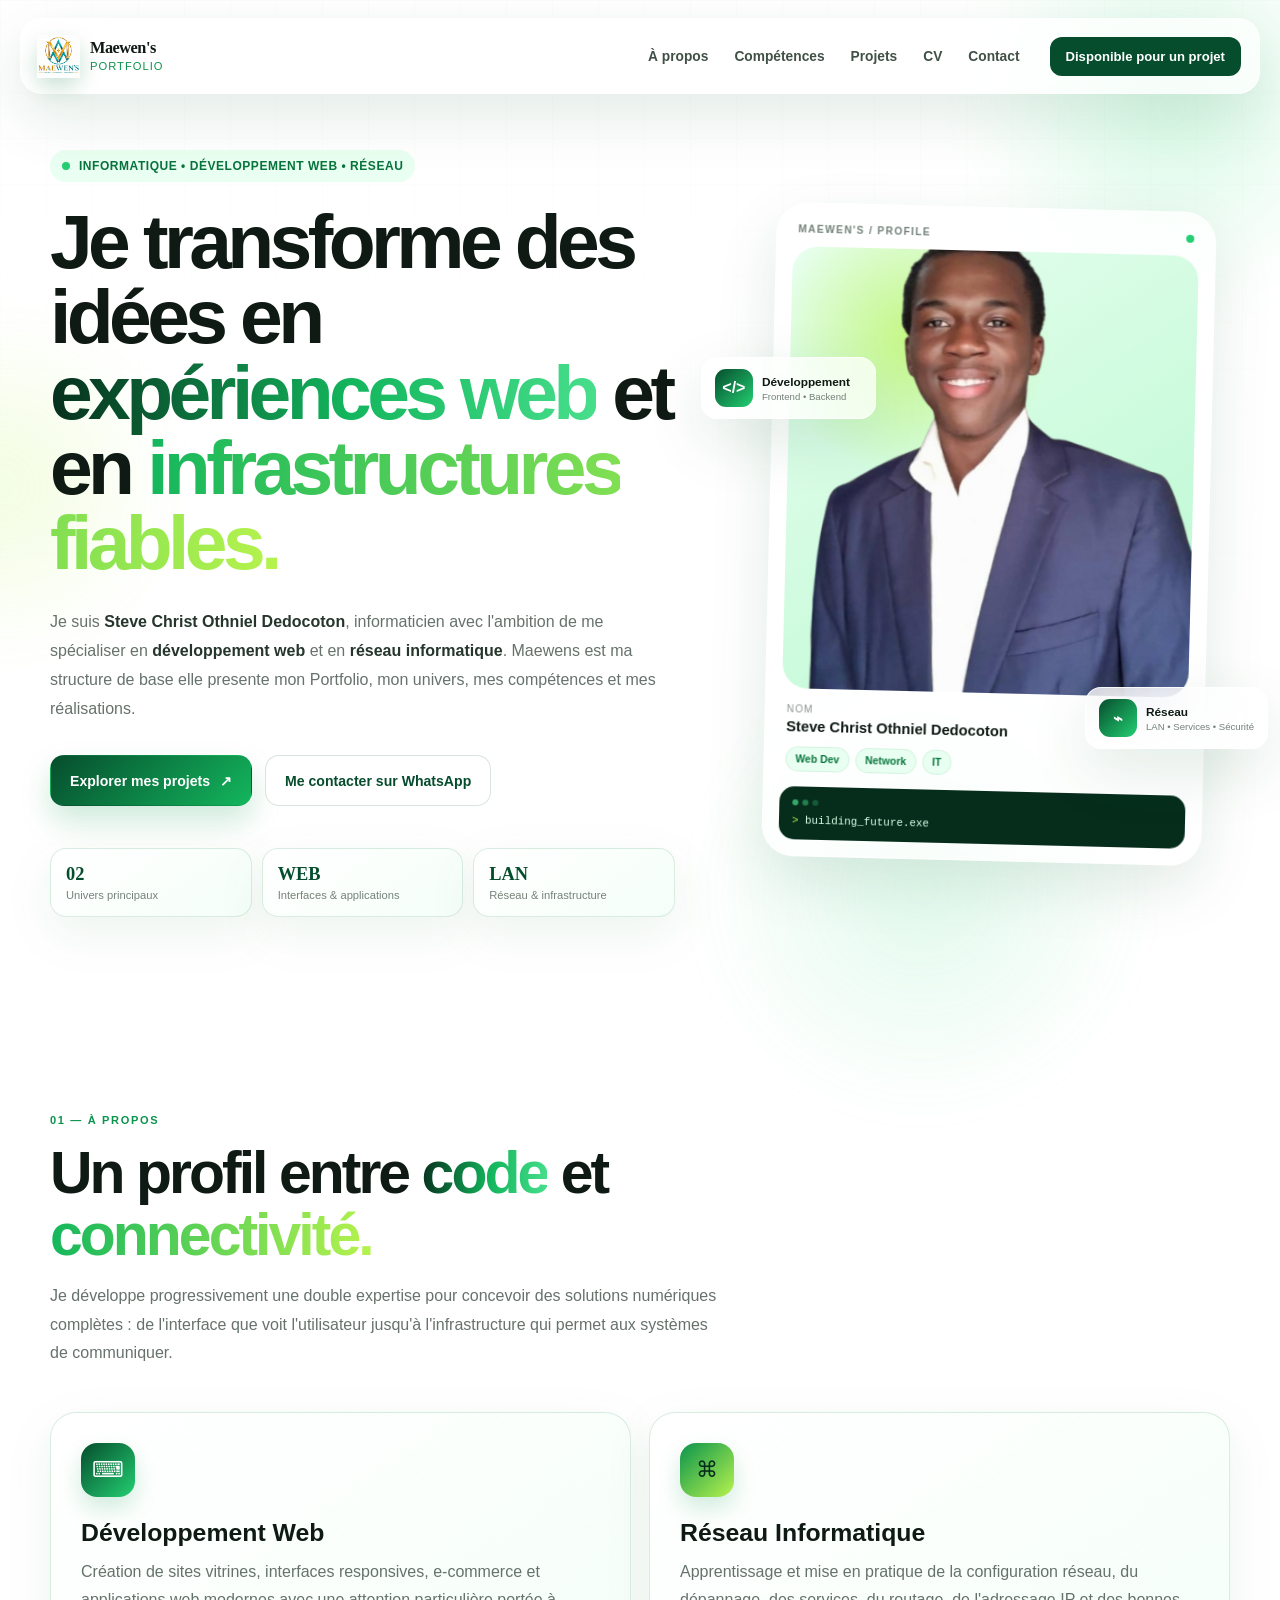
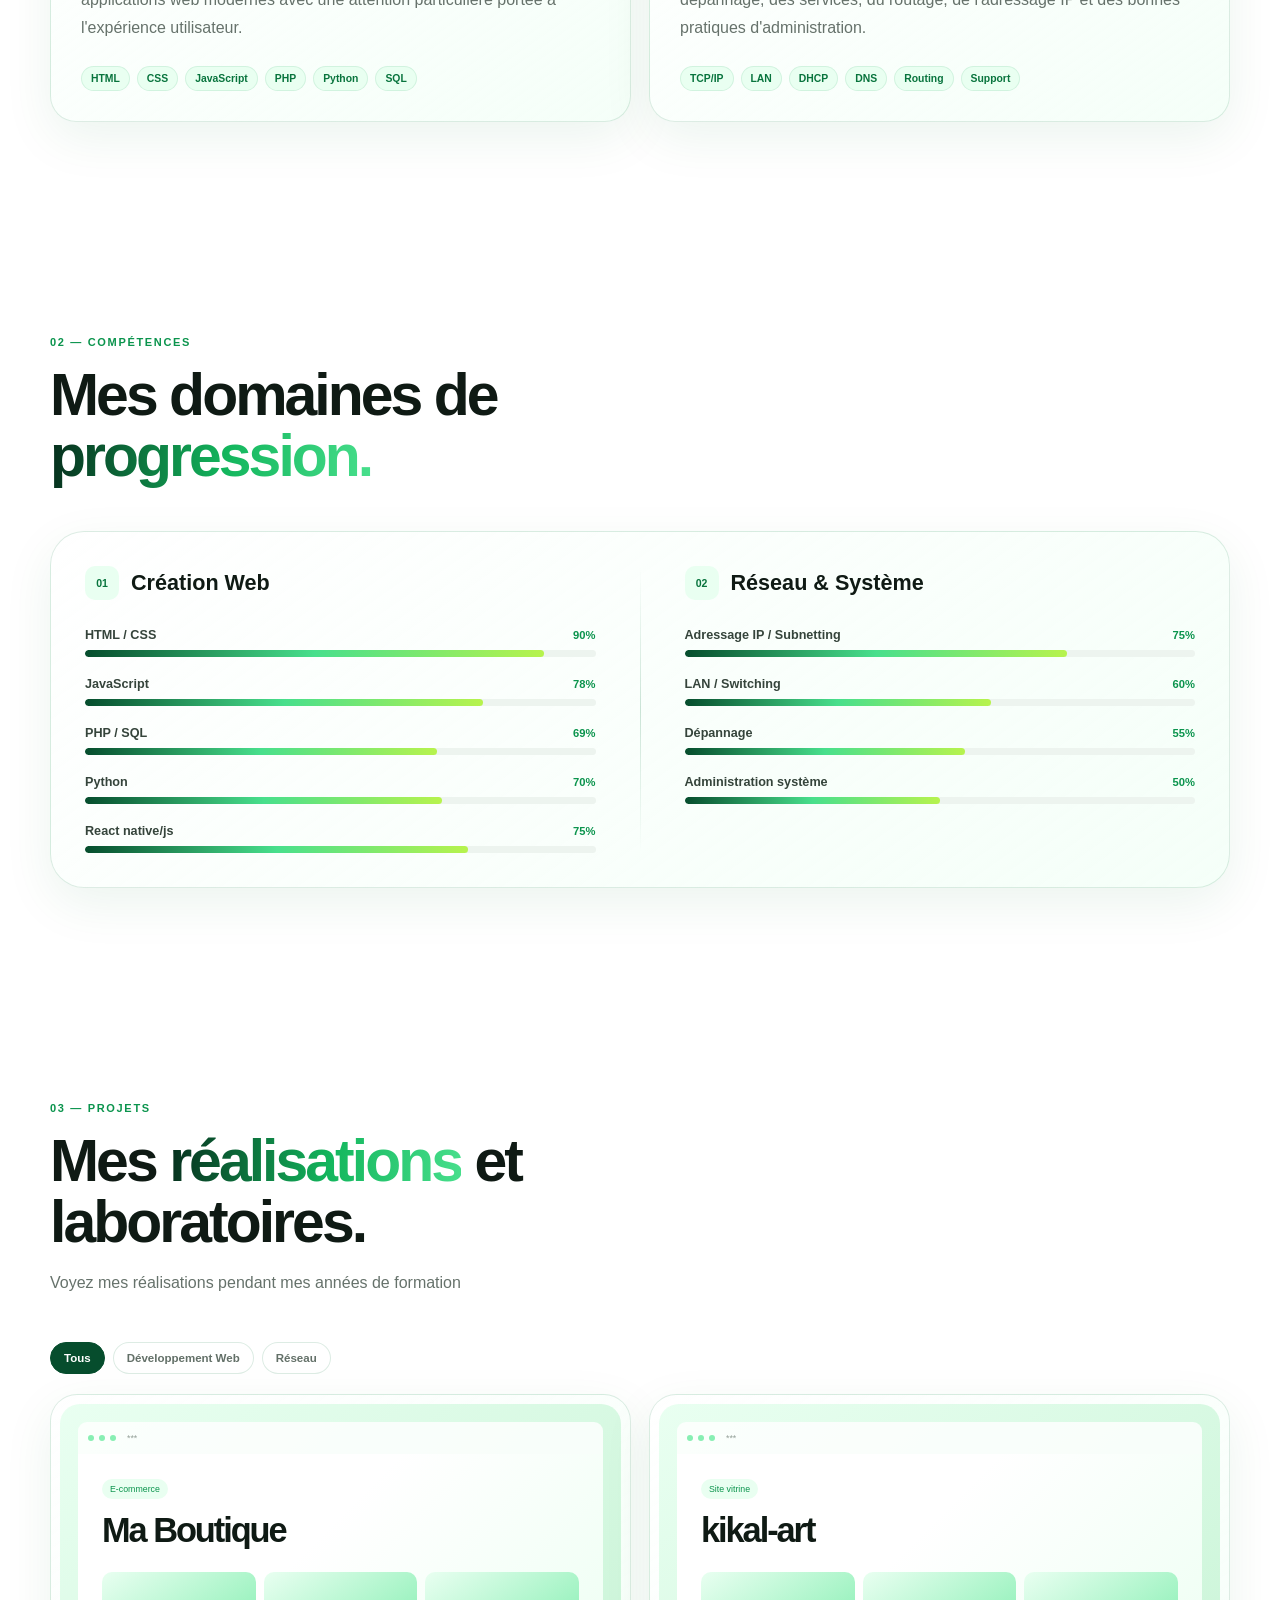
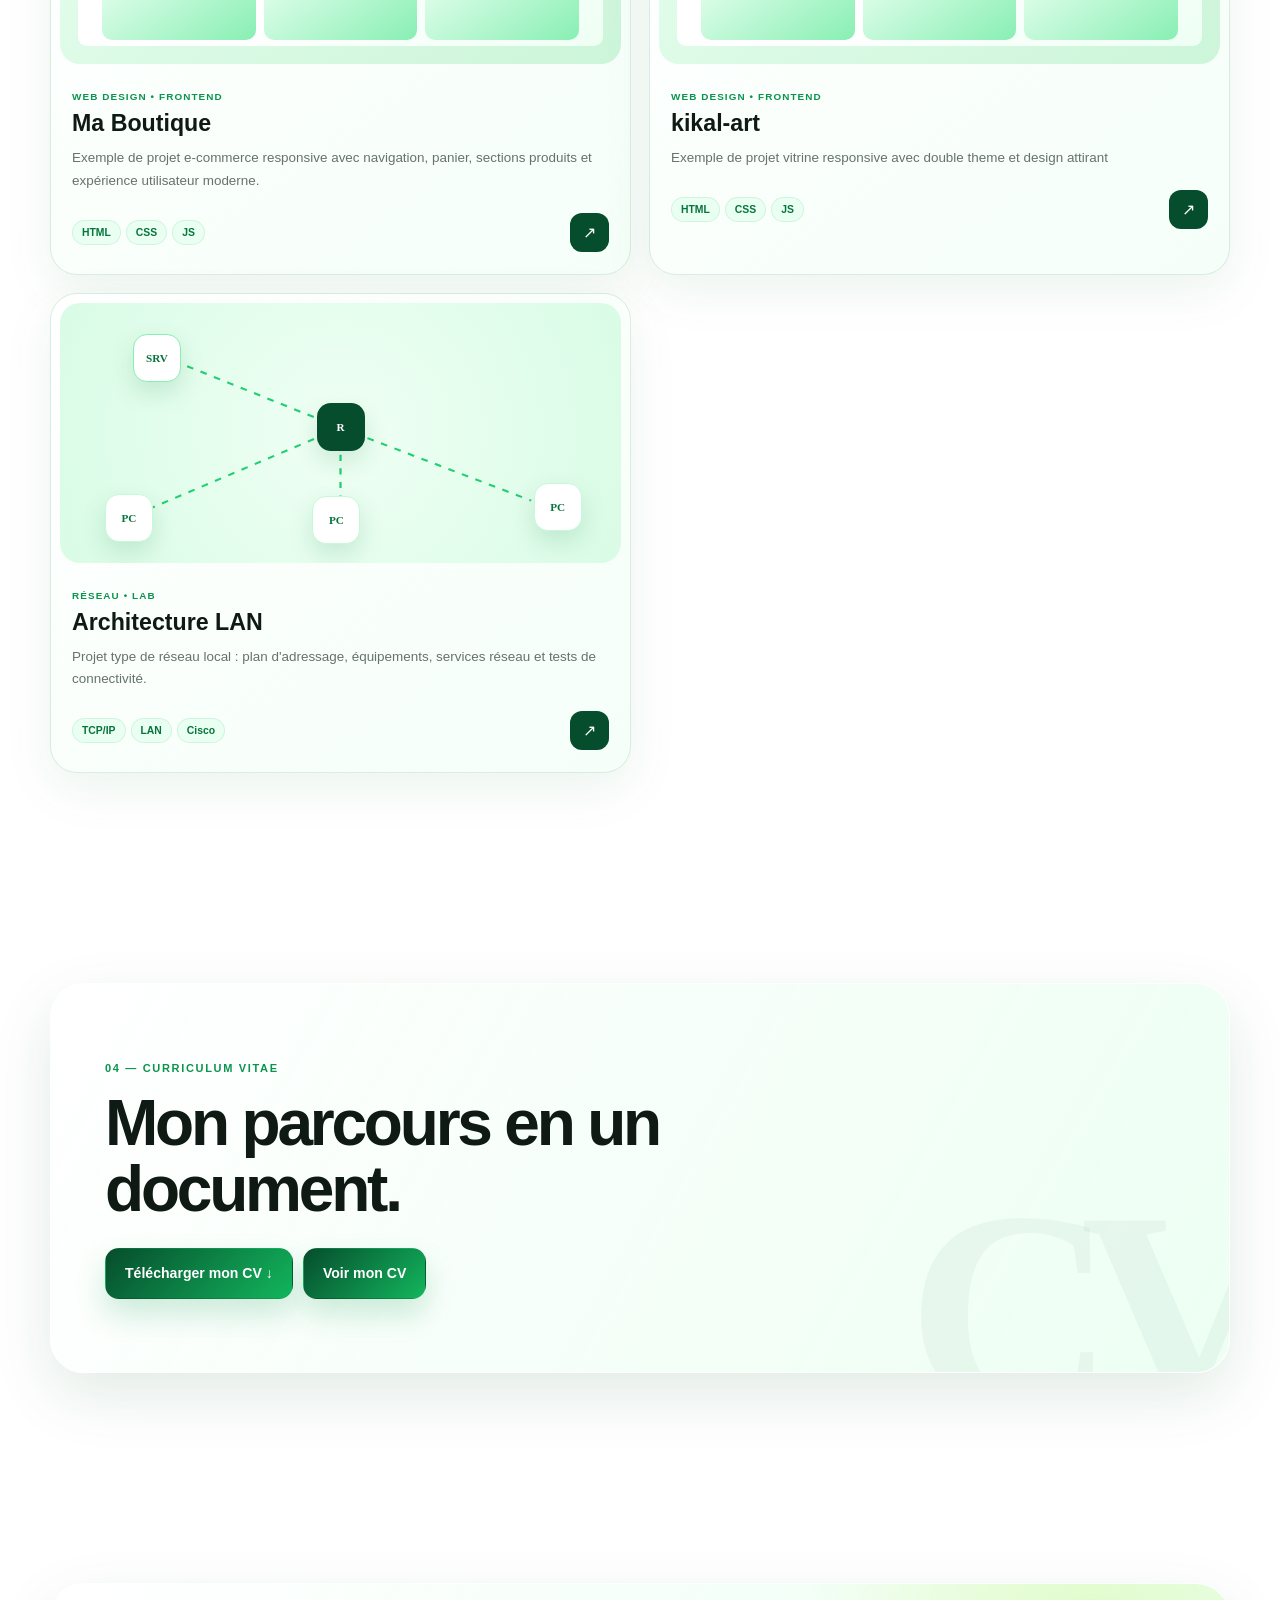
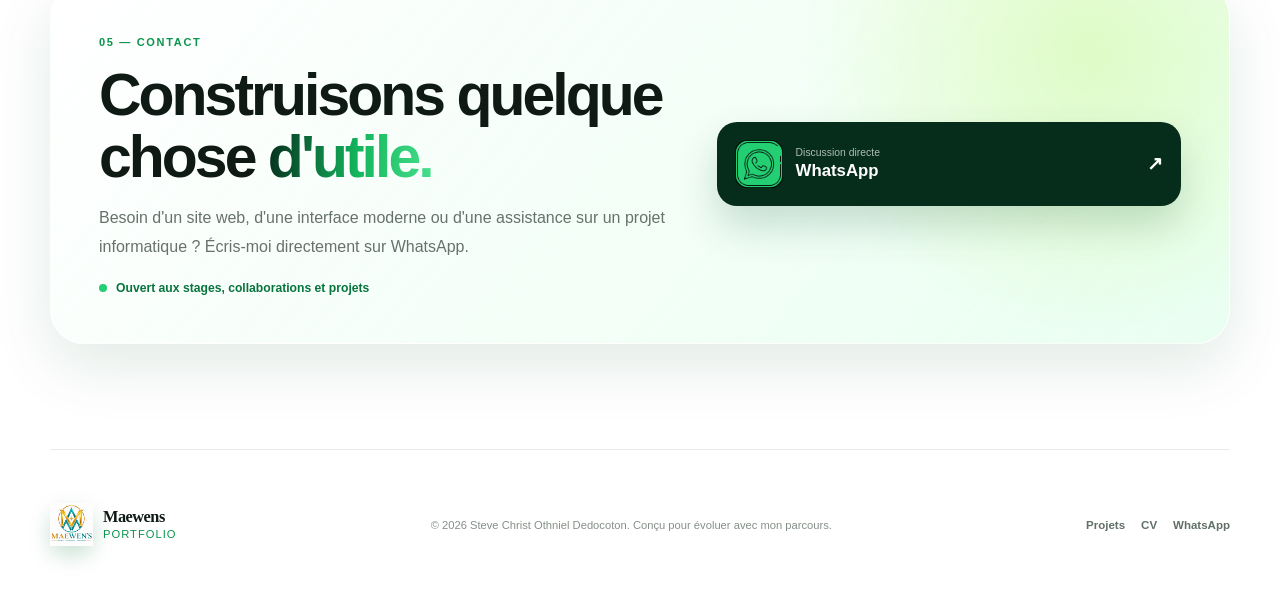
==== index2.html @ 0eae73b7 "Add files via upload" ====
<!DOCTYPE html>
<html lang="fr">
<head>
  <meta charset="UTF-8" />
  <meta name="viewport" content="width=device-width, initial-scale=1.0" />
 
  <title>Maewens Portfolio | Steve Christ Othniel Dedocoton</title>
  <link rel="stylesheet" href="style.css" />
</head>

<body>
  <div class="bg-orb orb-1"></div>
  <div class="bg-orb orb-2"></div>
  <div class="bg-orb orb-3"></div>
  <div class="grid-overlay"></div>

  <header class="header glass">
    <a href="#accueil" class="brand" aria-label="Accueil Maewens Portfolio">
      <span class="brand-mark"><img src="maewens.png" alt="Maewens"></span>
      <span>
        <strong>Maewen's</strong>
        <small>portfolio</small>
      </span>
    </a>

    <nav class="desktop-nav" aria-label="Navigation principale">
      <a href="#apropos">À propos</a>
      <a href="#competences">Compétences</a>
      <a href="#projets">Projets</a>
      <a href="#cv">CV</a>
      <a href="#contact">Contact</a>
    </nav>

    <a class="header-cta" href="#contact">Disponible pour un projet</a>
  </header>

  <main>
    <section class="hero" id="accueil">
      <div class="hero-copy reveal">
        <div class="eyebrow">
          <span class="pulse-dot"></span>
          Informatique • Développement web • Réseau
        </div>

        <h1>
          Je transforme des idées en
          <span class="gradient-text">expériences web</span>
          et en
          <span class="gradient-text alt">infrastructures fiables.</span>
        </h1>

        <p class="hero-intro">
          Je suis <strong>Steve Christ Othniel Dedocoton</strong>, informaticien avec l'ambition
          de me spécialiser en <strong>développement web</strong> et en
          <strong>réseau informatique</strong>. Maewens est ma structure de base elle presente mon Portfolio, mon univers,
          mes compétences et mes réalisations.
        </p>

        <div class="hero-actions">
          <a href="#projets" class="btn btn-primary">Explorer mes projets <span>↗</span></a>
          <a href="#contact" class="btn btn-secondary">Me contacter sur WhatsApp</a>
        </div>

        <div class="hero-stats">
          <div class="stat glass-card">
            <strong>02</strong>
            <span>Univers principaux</span>
          </div>
          <div class="stat glass-card">
            <strong>WEB</strong>
            <span>Interfaces & applications</span>
          </div>
          <div class="stat glass-card">
            <strong>LAN</strong>
            <span>Réseau & infrastructure</span>
          </div>
        </div>
      </div>

      <div class="hero-visual reveal">
        <div class="profile-card glass">
          <div class="profile-topline">
            <span>MAEWEN'S / PROFILE</span>
            <span class="status-dot"></span>
          </div>

          <div class="photo-frame" id="photoFrame">
            <img id="profileImage" src="mon_image-removebg-preview.png" alt="Photo de Steve Christ Othniel Dedocoton">
            <label for="profileUpload" class="photo-upload">
              
            </label>
            <input id="profileUpload" type="file" accept="image/*">
          </div>

          <div class="profile-meta">
            <div>
              <span class="profile-label">Nom</span>
              <strong>Steve Christ Othniel Dedocoton</strong>
            </div>
            <div class="profile-tags">
              <span>Web Dev</span>
              <span>Network</span>
              <span>IT</span>
            </div>
          </div>

          <div class="mini-console">
            <div class="console-dots"><i></i><i></i><i></i></div>
            <code><span>&gt;</span> building_future.exe <b class="typing"></b></code>
          </div>
        </div>

        <div class="floating-chip chip-code glass">
          <span class="chip-icon">&lt;/&gt;</span>
          <div><strong>Développement</strong><small>Frontend • Backend</small></div>
        </div>

        <div class="floating-chip chip-network glass">
          <span class="chip-icon">⌁</span>
          <div><strong>Réseau</strong><small>LAN • Services • Sécurité</small></div>
        </div>
      </div>
    </section>

    <section class="section" id="apropos">
      <div class="section-heading reveal">
        <span class="section-kicker">01 — À PROPOS</span>
        <h2>Un profil entre <span class="gradient-text">code</span> et <span class="gradient-text alt">connectivité.</span></h2>
        <p>Je développe progressivement une double expertise pour concevoir des solutions numériques complètes : de l'interface que voit l'utilisateur jusqu'à l'infrastructure qui permet aux systèmes de communiquer.</p>
      </div>

      <div class="about-grid">
        <article class="about-card glass-card reveal tilt-card">
          <div class="icon-box">⌨</div>
          <h3>Développement Web</h3>
          <p>Création de sites vitrines, interfaces responsives, e-commerce et applications web modernes avec une attention particulière portée à l'expérience utilisateur.</p>
          <div class="tech-list">
            <span>HTML</span><span>CSS</span><span>JavaScript</span><span>PHP</span><span>Python</span><span>SQL</span>
          </div>
        </article>

        <article class="about-card glass-card reveal tilt-card">
          <div class="icon-box network-icon">⌘</div>
          <h3>Réseau Informatique</h3>
          <p>Apprentissage et mise en pratique de la configuration réseau, du dépannage, des services, du routage, de l'adressage IP et des bonnes pratiques d'administration.</p>
          <div class="tech-list">
            <span>TCP/IP</span><span>LAN</span><span>DHCP</span><span>DNS</span><span>Routing</span><span>Support</span>
          </div>
        </article>
      </div>
    </section>

    <section class="section" id="competences">
      <div class="section-heading reveal">
        <span class="section-kicker">02 — COMPÉTENCES</span>
        <h2>Mes domaines de <span class="gradient-text">progression.</span></h2>
      </div>

      <div class="skills-board glass-card reveal">
        <div class="skill-column">
          <div class="skill-title">
            <span>01</span>
            <h3>Création Web</h3>
          </div>

          <div class="skill-item">
            <div class="skill-line"><span>HTML / CSS</span><b>90%</b></div>
            <div class="bar"><i style="--level:90%"></i></div>
          </div>
          <div class="skill-item">
            <div class="skill-line"><span>JavaScript</span><b>78%</b></div>
            <div class="bar"><i style="--level:78%"></i></div>
          </div>
          <div class="skill-item">
            <div class="skill-line"><span>PHP / SQL</span><b>69%</b></div>
            <div class="bar"><i style="--level:69%"></i></div>
          </div>
          <div class="skill-item">
            <div class="skill-line"><span>Python</span><b>70%</b></div>
            <div class="bar"><i style="--level:70%"></i></div>
          </div>
          <div class="skill-item">
            <div class="skill-line"><span>React native/js</span><b>75%</b></div>
            <div class="bar"><i style="--level:75%"></i></div>
          </div>
        </div>

        <div class="skills-divider"></div>

        <div class="skill-column">
          <div class="skill-title">
            <span>02</span>
            <h3>Réseau & Système</h3>
          </div>

          <div class="skill-item">
            <div class="skill-line"><span>Adressage IP / Subnetting</span><b>75%</b></div>
            <div class="bar"><i style="--level:75%"></i></div>
          </div>
          <div class="skill-item">
            <div class="skill-line"><span>LAN / Switching</span><b>60%</b></div>
            <div class="bar"><i style="--level:60%"></i></div>
          </div>
          <div class="skill-item">
            <div class="skill-line"><span>Dépannage</span><b>55%</b></div>
            <div class="bar"><i style="--level:55%"></i></div>
          </div>
          <div class="skill-item">
            <div class="skill-line"><span>Administration système</span><b>50%</b></div>
            <div class="bar"><i style="--level:50%"></i></div>
          </div>
        </div>
      </div>

    </section>

    <section class="section projects-section" id="projets">
      <div class="section-heading reveal">
        <span class="section-kicker">03 — PROJETS</span>
        <h2>Mes <span class="gradient-text">réalisations</span> et laboratoires.</h2>
        <p>Voyez mes réalisations pendant mes années de formation</p>
      </div>

      <div class="project-filters reveal">
        <button class="filter-btn active" data-filter="all">Tous</button>
        <button class="filter-btn" data-filter="web">Développement Web</button>
        <button class="filter-btn" data-filter="network">Réseau</button>
      </div>

      <div class="projects-grid">
        <article class="project-card glass-card reveal" data-category="web">
          <div class="project-preview preview-store">
            <div class="browser-bar"><i></i><i></i><i></i><span><a href="#">***</a></span></div>
            <div class="mock-content">
              <span class="mock-pill">E-commerce</span>
              <h4>Ma Boutique</h4>
              <div class="mock-products"><i></i><i></i><i></i></div>
            </div>
          </div>
          <div class="project-body">
            <div class="project-type">WEB DESIGN • FRONTEND</div>
            <h3>Ma Boutique</h3>
            <p>Exemple de projet e-commerce responsive avec navigation, panier, sections produits et expérience utilisateur moderne.</p>
            <div class="project-footer">
              <div class="tags"><span>HTML</span><span>CSS</span><span>JS</span></div>
              <a href="e-cormecre1.html" class="project-link" aria-label="Lien du projet Jennifer Store">↗</a>
            </div>
          </div>
        </article>

        <article class="project-card glass-card reveal" data-category="web">
          <div class="project-preview preview-store">
            <div class="browser-bar"><i></i><i></i><i></i><span><a href="#">***</a></span></div>
            <div class="mock-content">
              <span class="mock-pill">Site vitrine</span>
              <h4>kikal-art</h4>
              <div class="mock-products"><i></i><i></i><i></i></div>
            </div>
          </div>
          <div class="project-body">
            <div class="project-type">WEB DESIGN • FRONTEND</div>
            <h3>kikal-art</h3>
            <p>Exemple de projet vitrine responsive avec double theme et design attirant</p>
            <div class="project-footer">
              <div class="tags"><span>HTML</span><span>CSS</span><span>JS</span></div>
              <a href="index.html" class="project-link" aria-label="Lien du projet Jennifer Store">↗</a>
            </div>
          </div>
        </article>

        <article class="project-card glass-card reveal" data-category="network">
          <div class="project-preview preview-network">
            <div class="node server">SRV</div>
            <div class="node router">R</div>
            <div class="node pc p1">PC</div>
            <div class="node pc p2">PC</div>
            <div class="node pc p3">PC</div>
            <svg viewBox="0 0 500 250" preserveAspectRatio="none">
              <line x1="250" y1="120" x2="100" y2="55"/>
              <line x1="250" y1="120" x2="75" y2="200"/>
              <line x1="250" y1="120" x2="250" y2="210"/>
              <line x1="250" y1="120" x2="420" y2="190"/>
            </svg>
          </div>
          <div class="project-body">
            <div class="project-type">RÉSEAU • LAB</div>
            <h3>Architecture LAN</h3>
            <p>Projet type de réseau local : plan d'adressage, équipements, services réseau et tests de connectivité.</p>
            <div class="project-footer">
              <div class="tags"><span>TCP/IP</span><span>LAN</span><span>Cisco</span></div>
              <a href="#" class="project-link" aria-label="Lien du projet réseau">↗</a>
            </div>
          </div>
        </article>

        
        
      </div>
    </section>

    <section class="section" id="cv">
      <div class="cv-card glass reveal">
        <div class="cv-decoration">CV</div>
        <div class="cv-content">
          <span class="section-kicker">04 — CURRICULUM VITAE</span>
          <h2>Mon parcours en un document.</h2>
          
          <div class="cv-actions">
            <a class="btn btn-primary" href="admissible au Bts 2025 - 2026.pdf" download>Télécharger mon CV ↓</a>
            <a class="btn btn-primary" href="admissible au Bts 2025 - 2026.pdf"  rel="noopener noreferrer" class="btn-cv">
                Voir mon CV
            </a>
          </div>


        </div>
      </div>
    </section>

    <section class="section contact-section" id="contact">
      <div class="contact-card glass reveal">
        <div>
          <span class="section-kicker">05 — CONTACT</span>
          <h2>Construisons quelque chose <span class="gradient-text">d'utile.</span></h2>
          <p>Besoin d'un site web, d'une interface moderne ou d'une assistance sur un projet informatique ? Écris-moi directement sur WhatsApp.</p>

          <div class="availability">
            <span class="pulse-dot"></span>
            Ouvert aux stages, collaborations et projets
          </div>
        </div>

        <div class="contact-action">
          <a id="whatsappBtn" class="whatsapp-btn" href="#" target="_blank" rel="noopener">
            <span class="wa-icon"><img src="whats.jpeg" alt="what"></span>
            <span>
              <small>Discussion directe</small>
              <strong>WhatsApp</strong>
            </span>
            <b>↗</b>
          </a>

        </div>
      </div>
    </section>
  </main>

  <footer>
    <a href="#accueil" class="brand footer-brand">
      <span class="brand-mark"><img src="maewens.png" alt="Maewens"></span>
      <span><strong>Maewens</strong><small>portfolio</small></span>
    </a>

    <p>© <span id="year"></span> Steve Christ Othniel Dedocoton. Conçu pour évoluer avec mon parcours.</p>

    <div class="footer-links">
      <a href="#projets">Projets</a>
      <a href="#cv">CV</a>
      <a href="#contact">WhatsApp</a>
    </div>
  </footer>

  <button class="back-to-top glass" id="backToTop" aria-label="Retour en haut">↑</button>

  <script src="script.js"></script>
</body>
</html>
---- style.css ----
:root {
  --white: #ffffff;
  --ink: #0f1a14;
  --muted: #66726b;
  --green-950: #062d1c;
  --green-900: #064d2d;
  --green-800: #08743d;
  --green-700: #0b944d;
  --green-600: #13b65d;
  --green-500: #23cf72;
  --green-400: #48df8c;
  --green-300: #88efb3;
  --green-200: #c8f8da;
  --green-100: #e9fff1;
  --green-lime: #b7f34d;
  --glass: rgba(255,255,255,.68);
  --border: rgba(18, 122, 63, .14);
  --shadow: 0 22px 60px rgba(17, 87, 49, .12);
  --radius-xl: 34px;
  --radius-lg: 26px;
  --radius-md: 18px;
  --container: 1180px;
}

*{ 
  box-sizing: border-box; 
  margin: 0; 
  padding: 0; 
}

html { 
  scroll-behavior: smooth; 
}

body {
  font-family: "Manrope", sans-serif;
  background: var(--white);
  color: var(--ink);
  min-height: 100vh;
  overflow-x: hidden;
}

body.menu-open { 
  overflow: hidden; 
}

a { 
  color: inherit; 
  text-decoration: none; 
}
button, input { 
  font: inherit; 
}
img { 
  max-width: 100%; 
  display: block; 
}

.grid-overlay {
  position: fixed;
  inset: 0;
  pointer-events: none;
  z-index: -4;
  opacity: .45;
  background-image:
  linear-gradient(rgba(11,148,77,.035) 1px, transparent 1px),
  linear-gradient(90deg, rgba(11,148,77,.035) 1px, transparent 1px);
  background-size: 46px 46px;
  mask-image: linear-gradient(to bottom, #000, transparent 86%);
}

.bg-orb {
  position: fixed;
  border-radius: 999px;
  filter: blur(28px);
  opacity: .33;
  z-index: -5;
  pointer-events: none;
}
.orb-1 {
  width: 420px; height: 420px;
  background: radial-gradient(circle, var(--green-300), transparent 67%);
  top: -100px; right: -100px;
}
.orb-2 {
  width: 360px; height: 360px;
  background: radial-gradient(circle, var(--green-lime), transparent 68%);
  top: 34%; left: -180px;
  opacity: .18;
}
.orb-3 {
  width: 460px; height: 460px;
  background: radial-gradient(circle, var(--green-400), transparent 70%);
  bottom: -220px; right: 10%;
  opacity: .16;
}

.glass {
  background: rgba(255,255,255,.72);
  border: 1px solid rgba(255,255,255,.84);
  box-shadow: var(--shadow);
  backdrop-filter: blur(25px);
  -webkit-backdrop-filter: blur(25px);
}

.glass-card {
  background:
    linear-gradient(145deg, rgba(255,255,255,.86), rgba(238,255,244,.6));
  border: 1px solid var(--border);
  box-shadow: 0 16px 50px rgba(11, 112, 57, .08);
  backdrop-filter: blur(15px);
  -webkit-backdrop-filter: blur(15px);
}

.header {
  width: min(calc(100% - 34px), 1240px);
  height: 76px;
  padding: 0 18px 0 16px;
  position: fixed;
  top: 18px;
  left: 50%;
  transform: translateX(-50%);
  border-radius: 22px;
  z-index: 100;
  display: flex;
  align-items: center;
  gap: 30px;
}

.brand {
  display: inline-flex;
  align-items: center;
  gap: 10px;
  min-width: max-content;
}

.brand-mark {
  width: 43px; height: 43px;
  border-radius: 13px;
  display: grid;
  place-items: center;
  background: linear-gradient(135deg, var(--green-900), var(--green-500));
  color: white;
  font-family: "Space Grotesk", sans-serif;
  font-weight: 700;
  box-shadow: 0 9px 22px rgba(5, 117, 54, .22);
}

.brand > span:last-child { 
  display: flex; 
  flex-direction: column; 
  line-height: 1; 
}
.brand strong { 
  font-family: "Space Grotesk"; 
  letter-spacing: -.03em; 
  font-size: 1.02rem; 
}
.brand small { 
  font-size: .7rem; 
  color: var(--green-700); 
  margin-top: 4px; 
  letter-spacing: .09em; 
  text-transform: uppercase; 
}

.desktop-nav {
  display: flex;
  align-items: center;
  justify-content: center;
  gap: 26px;
  margin-left: auto;
}

.desktop-nav a {
  font-size: .86rem;
  color: #415047;
  font-weight: 600;
  transition: .25s ease;
  position: relative;
}

.desktop-nav a::after {
  content: "";
  position: absolute;
  left: 0; right: 0;
  bottom: -8px;
  height: 2px;
  background: var(--green-600);
  transform: scaleX(0);
  transform-origin: center;
  transition: .25s ease;
}

.desktop-nav a:hover { 
  color: var(--green-800); 
}
.desktop-nav a:hover::after { 
  transform: scaleX(1); 
}

.header-cta {
  font-size: .82rem;
  font-weight: 800;
  color: white;
  background: var(--green-900);
  padding: 12px 16px;
  border-radius: 12px;
  transition: .25s ease;
}
.header-cta:hover { 
  transform: translateY(-2px); 
  background: var(--green-700); 
}

.menu-toggle {
  display: none;
  width: 46px; height: 46px;
  border: 0;
  background: var(--green-100);
  border-radius: 13px;
  cursor: pointer;
  margin-left: auto;
  position: relative;
}
.menu-toggle span {
  position: absolute;
  width: 21px;
  height: 2px;
  border-radius: 9px;
  background: var(--green-900);
  left: 50%;
  transform: translateX(-50%);
  transition: .25s ease;
}
.menu-toggle span:nth-child(1){ top: 15px; }
.menu-toggle span:nth-child(2){ top: 22px; }
.menu-toggle span:nth-child(3){ top: 29px; }
.menu-toggle.active span:nth-child(1){ top: 22px; transform: translateX(-50%) rotate(45deg); }
.menu-toggle.active span:nth-child(2){ opacity: 0; }
.menu-toggle.active span:nth-child(3){ top: 22px; transform: translateX(-50%) rotate(-45deg); }

.mobile-menu {
  display: none;
  position: fixed;
  z-index: 95;
  top: 104px;
  right: 18px;
  width: min(310px, calc(100% - 36px));
  padding: 12px;
  border-radius: 22px;
  flex-direction: column;
  gap: 5px;
  opacity: 0;
  transform: translateY(-12px) scale(.98);
  pointer-events: none;
  transition: .25s ease;
}
.mobile-menu.open { opacity: 1; transform: none; pointer-events: auto; }
.mobile-menu a {
  padding: 14px 16px;
  border-radius: 13px;
  font-weight: 700;
}
.mobile-menu a:hover { background: var(--green-100); color: var(--green-800); }

main { overflow: hidden; }

.hero {
  width: min(calc(100% - 40px), var(--container));
  margin: 0 auto;
  min-height: 100vh;
  padding: 150px 0 88px;
  display: grid;
  grid-template-columns: 1.13fr .87fr;
  align-items: center;
  gap: 74px;
}

.eyebrow {
  display: inline-flex;
  align-items: center;
  gap: 9px;
  padding: 9px 12px;
  border-radius: 999px;
  background: var(--green-100);
  color: var(--green-800);
  font-size: .75rem;
  font-weight: 800;
  letter-spacing: .045em;
  text-transform: uppercase;
  margin-bottom: 22px;
}

.pulse-dot, .status-dot {
  width: 8px; height: 8px;
  background: var(--green-500);
  border-radius: 50%;
  box-shadow: 0 0 0 0 rgba(35,207,114,.4);
  animation: pulse 2s infinite;
}

@keyframes pulse {
  70% { box-shadow: 0 0 0 9px rgba(35,207,114,0); }
  100% { box-shadow: 0 0 0 0 rgba(35,207,114,0); }
}

h1, h2, h3, h4 { font-family: "Space Grotesk", sans-serif; }

.hero h1 {
  font-size: clamp(3rem, 6vw, 5.85rem);
  line-height: .98;
  letter-spacing: -.06em;
  font-weight: 700;
  max-width: 800px;
}

.gradient-text {
  background: linear-gradient(95deg, var(--green-950), var(--green-600) 55%, var(--green-400));
  -webkit-background-clip: text;
  background-clip: text;
  color: transparent;
}
.gradient-text.alt {
  background-image: linear-gradient(95deg, var(--green-600), var(--green-lime));
}

.hero-intro {
  color: var(--muted);
  font-size: 1rem;
  line-height: 1.8;
  max-width: 680px;
  margin-top: 28px;
}
.hero-intro strong { color: #26362d; }

.hero-actions { display: flex; gap: 13px; margin-top: 32px; flex-wrap: wrap; }

.btn {
  min-height: 51px;
  padding: 0 19px;
  border-radius: 14px;
  display: inline-flex;
  align-items: center;
  justify-content: center;
  gap: 10px;
  font-size: .88rem;
  font-weight: 800;
  transition: .25s ease;
  cursor: pointer;
  border: 1px solid transparent;
}
.btn-primary {
  color: white;
  background: linear-gradient(135deg, var(--green-900), var(--green-600));
  box-shadow: 0 15px 30px rgba(11,148,77,.2);
}
.btn-primary:hover { transform: translateY(-3px); box-shadow: 0 19px 36px rgba(11,148,77,.28); }
.btn-secondary { background: white; border-color: rgba(6,77,45,.15); color: var(--green-900); }
.btn-secondary:hover { transform: translateY(-3px); border-color: var(--green-400); }

.hero-stats { display: grid; grid-template-columns: repeat(3, 1fr); gap: 10px; margin-top: 42px; }
.stat { padding: 15px; border-radius: 16px; }
.stat strong { display: block; font-family: "Space Grotesk"; color: var(--green-900); font-size: 1.15rem; }
.stat span { display: block; color: #76827a; font-size: .7rem; margin-top: 4px; }

.hero-visual { position: relative; display: flex; justify-content: center; }
.profile-card {
  width: min(100%, 440px);
  border-radius: 32px;
  padding: 16px;
  position: relative;
  transform: rotate(1.4deg);
}

.profile-topline {
  display: flex;
  justify-content: space-between;
  align-items: center;
  padding: 4px 5px 12px;
  font-size: .64rem;
  letter-spacing: .13em;
  color: #718078;
  font-weight: 700;
}

.photo-frame {
  aspect-ratio: 4 / 4.35;
  overflow: hidden;
  position: relative;
  border-radius: 25px;
  background:
    radial-gradient(circle at 30% 20%, rgba(183,243,77,.65), transparent 31%),
    linear-gradient(145deg, #e8fff0, #b9f8d0);
}
.photo-frame img { width: 100%; height: 100%; object-fit: cover; }

.photo-upload {
  position: absolute;
  left: 50%;
  bottom: 15px;
  transform: translateX(-50%);
  padding: 9px 12px;
  border-radius: 12px;
  background: rgba(3,58,32,.75);
  color: white;
  backdrop-filter: blur(10px);
  display: flex;
  align-items: center;
  gap: 7px;
  font-size: .72rem;
  font-weight: 700;
  cursor: pointer;
  opacity: 0;
  transition: .25s ease;
}
.photo-frame:hover .photo-upload { opacity: 1; }
#profileUpload, #cvUpload { display: none; }

.profile-meta { padding: 15px 5px 2px; }
.profile-label {
  color: #8a958e;
  font-size: .63rem;
  text-transform: uppercase;
  letter-spacing: .11em;
  display: block;
}
.profile-meta strong { font-size: .92rem; display: block; margin-top: 4px; }
.profile-tags { display: flex; gap: 6px; margin-top: 12px; flex-wrap: wrap; }
.profile-tags span, .tech-list span, .tags span {
  background: var(--green-100);
  color: var(--green-800);
  border: 1px solid rgba(11,148,77,.11);
  padding: 6px 9px;
  border-radius: 999px;
  font-size: .65rem;
  font-weight: 800;
}

.mini-console {
  background: var(--green-950);
  color: #d9ffe8;
  margin-top: 13px;
  padding: 13px;
  border-radius: 15px;
  font-size: .68rem;
}
.console-dots { display: flex; gap: 4px; margin-bottom: 8px; }
.console-dots i { width: 6px; height: 6px; border-radius: 50%; background: var(--green-400); opacity: .7; }
.console-dots i:nth-child(2){ opacity:.45; }
.console-dots i:nth-child(3){ opacity:.25; }
.mini-console code span { color: var(--green-lime); }

.floating-chip {
  position: absolute;
  z-index: 4;
  min-width: 175px;
  padding: 11px 13px;
  border-radius: 16px;
  display: flex;
  align-items: center;
  gap: 9px;
  animation: float 4s ease-in-out infinite;
}
.chip-code { left: -48px; top: 23%; }
.chip-network { right: -38px; bottom: 17%; animation-delay: -2s; }
.chip-icon {
  width: 38px; height: 38px;
  border-radius: 11px;
  display: grid; place-items: center;
  color: white;
  background: linear-gradient(135deg, var(--green-900), var(--green-500));
  font-weight: 800;
}
.floating-chip strong { display: block; font-size: .74rem; }
.floating-chip small { display: block; color: #748078; margin-top: 2px; font-size: .6rem; }
@keyframes float { 50% { transform: translateY(-10px); } }

.section {
  width: min(calc(100% - 40px), var(--container));
  margin: 0 auto;
  padding: 105px 0;
}

.section-heading { max-width: 760px; margin-bottom: 44px; }
.section-kicker {
  color: var(--green-700);
  font-size: .69rem;
  font-weight: 900;
  letter-spacing: .15em;
  text-transform: uppercase;
}
.section-heading h2, .cv-content h2, .contact-card h2 {
  font-size: clamp(2.25rem, 4.6vw, 4.2rem);
  line-height: 1.04;
  letter-spacing: -.05em;
  margin-top: 14px;
}
.section-heading p, .cv-content p, .contact-card p {
  margin-top: 17px;
  color: var(--muted);
  line-height: 1.8;
  max-width: 680px;
}

.about-grid { display: grid; grid-template-columns: 1fr 1fr; gap: 18px; }
.about-card { padding: 30px; border-radius: var(--radius-lg); transition: transform .16s linear, box-shadow .25s ease; transform-style: preserve-3d; }
.about-card:hover { box-shadow: 0 25px 70px rgba(12,112,58,.13); }
.icon-box {
  width: 54px; height: 54px;
  display: grid; place-items: center;
  border-radius: 16px;
  color: white;
  background: linear-gradient(135deg, var(--green-900), var(--green-500));
  font-size: 1.35rem;
  box-shadow: 0 11px 22px rgba(11,148,77,.18);
}
.network-icon { background: linear-gradient(135deg, var(--green-700), var(--green-lime)); color: var(--green-950); }
.about-card h3 { font-size: 1.55rem; margin-top: 22px; }
.about-card p { color: var(--muted); line-height: 1.75; margin-top: 11px; }
.tech-list { display: flex; flex-wrap: wrap; gap: 7px; margin-top: 24px; }

.skills-board {
  display: grid;
  grid-template-columns: 1fr 1px 1fr;
  gap: 44px;
  padding: 34px;
  border-radius: var(--radius-xl);
}
.skills-divider { width: 1px; background: linear-gradient(transparent, rgba(9,117,61,.2), transparent); }
.skill-title { display: flex; align-items: center; gap: 12px; margin-bottom: 28px; }
.skill-title > span {
  width: 34px; height: 34px; border-radius: 10px;
  display: grid; place-items: center;
  background: var(--green-100); color: var(--green-800);
  font-size: .66rem; font-weight: 900;
}
.skill-title h3 { font-size: 1.35rem; }
.skill-item + .skill-item { margin-top: 20px; }
.skill-line { display: flex; justify-content: space-between; align-items: center; font-size: .79rem; }
.skill-line span { color: #35443b; font-weight: 700; }
.skill-line b { color: var(--green-700); font-size: .7rem; }
.bar { height: 7px; background: #edf4ef; border-radius: 99px; margin-top: 8px; overflow: hidden; }
.bar i {
  display: block; height: 100%; width: 0;
  background: linear-gradient(90deg, var(--green-900), var(--green-400), var(--green-lime));
  border-radius: inherit;
  transition: width 1.2s cubic-bezier(.2,.8,.2,1);
}
.skills-board.animate-bars .bar i { width: var(--level); }


.projects-section { position: relative; }
.project-filters { display: flex; flex-wrap: wrap; gap: 8px; margin-bottom: 20px; }
.filter-btn {
  border: 1px solid var(--border);
  background: white;
  color: #637068;
  padding: 9px 13px;
  border-radius: 999px;
  font-size: .72rem;
  font-weight: 800;
  cursor: pointer;
  transition: .22s ease;
}
.filter-btn:hover, .filter-btn.active { background: var(--green-900); color: white; border-color: var(--green-900); }

.projects-grid { display: grid; grid-template-columns: repeat(2, 1fr); gap: 18px; }
.project-card { border-radius: 27px; overflow: hidden; transition: .3s ease; }
.project-card:hover { transform: translateY(-7px); box-shadow: 0 25px 60px rgba(10, 98, 53, .13); }
.project-card.is-hidden { display: none; }

.project-preview { height: 260px; margin: 9px; border-radius: 20px; overflow: hidden; position: relative; }
.preview-store { background: linear-gradient(145deg, #e9fff1, #ccf5d9); padding: 18px; }
.browser-bar {
  height: 32px; border-radius: 9px 9px 0 0;
  background: rgba(255,255,255,.83);
  display: flex; align-items: center; gap: 5px; padding: 0 10px;
  font-size: .55rem; color: #94a098;
}
.browser-bar i { width: 6px; height: 6px; border-radius: 50%; background: var(--green-300); }
.browser-bar span { margin-left: 6px; }
.mock-content {
  height: calc(100% - 32px);
  padding: 24px;
  background: linear-gradient(135deg, white 45%, #effff4);
  border-radius: 0 0 9px 9px;
}
.mock-pill { font-size:.55rem; color:var(--green-700); background:var(--green-100); padding:5px 8px; border-radius:99px; }
.mock-content h4 { font-size: 2.15rem; margin-top: 15px; letter-spacing:-.06em; }
.mock-products { display:grid; grid-template-columns:repeat(3,1fr); gap:8px; margin-top:22px; }
.mock-products i { height:68px; border-radius:10px; background:linear-gradient(145deg, var(--green-100), var(--green-300)); }

.preview-dashboard { background:#072d1c; display:grid; grid-template-columns:25% 75%; gap:10px; padding:18px; }
.dashboard-side { border-radius:12px; background:#0b4c2d; }
.dashboard-main { background:#f5fff8; border-radius:12px; padding:16px; display:grid; grid-template-columns:1fr 1fr; gap:10px; align-content:start; }
.dashboard-main span { height:48px; border-radius:9px; background:#dff8e8; }
.dashboard-main .chart { grid-column:1/-1; height:105px; border-radius:10px; background:
 linear-gradient(to top, rgba(21,179,91,.12), transparent),
 linear-gradient(120deg, transparent 0 15%, #41d57d 16% 18%, transparent 19% 35%, #148d4c 36% 38%, transparent 39% 55%, #78e9a7 56% 58%, transparent 59%);
 background-color:white; }

.preview-network { background:radial-gradient(circle at center, #effff4, #d9fce6); }
.preview-network svg { position:absolute; inset:0; width:100%; height:100%; }
.preview-network line { stroke:var(--green-500); stroke-width:2; stroke-dasharray:6 7; }
.node { position:absolute; z-index:3; width:48px; height:48px; border-radius:14px; display:grid; place-items:center; font-family:"Space Grotesk"; font-weight:800; font-size:.7rem; box-shadow:0 10px 25px rgba(8,116,61,.15); }
.node.router { left:50%; top:48%; transform:translate(-50%,-50%); background:var(--green-900); color:white; }
.node.server { left:13%; top:12%; background:white; color:var(--green-800); border:1px solid var(--green-300); }
.node.pc { background:white; color:var(--green-800); border:1px solid var(--green-200); }
.p1{ left:8%; bottom:8%; }.p2{ left:45%; bottom:7%; }.p3{ right:7%; bottom:12%; }

.project-body { padding: 18px 21px 22px; }
.project-type { color: var(--green-700); font-size: .62rem; font-weight: 900; letter-spacing: .11em; }
.project-body h3 { font-size: 1.45rem; margin-top: 8px; }
.project-body p { color: var(--muted); line-height: 1.7; font-size: .84rem; margin-top: 10px; }
.project-footer { display: flex; justify-content: space-between; gap: 12px; align-items: center; margin-top: 20px; }
.tags { display:flex; gap:5px; flex-wrap:wrap; }
.project-link {
  min-width: 39px; height: 39px; border-radius: 12px;
  display:grid; place-items:center; background:var(--green-900); color:white;
  transition:.25s ease;
}


.cv-card {
  min-height: 390px;
  border-radius: 34px;
  padding: 54px;
  position: relative;
  overflow: hidden;
  display: flex;
  align-items: center;
  background:
    linear-gradient(120deg, rgba(255,255,255,.92), rgba(232,255,240,.8));
}
.cv-decoration {
  position:absolute;
  right:-25px; bottom:-84px;
  font-family:"Space Grotesk";
  font-size:18rem;
  font-weight:700;
  line-height:1;
  color:rgba(6,77,45,.045);
  letter-spacing:-.12em;
  user-select:none;
}
.cv-content { position:relative; z-index:2; max-width:680px; }
.cv-content h2 { font-size: clamp(2.3rem,5vw,4rem); }
.cv-actions { display:flex; flex-wrap:wrap; gap:10px; margin-top:25px; }
.cv-content small { display:block; color:#8a948d; margin-top:12px; }

.contact-card {
  border-radius: 34px;
  padding: 48px;
  display: grid;
  grid-template-columns: 1.1fr .9fr;
  gap: 50px;
  align-items: center;
  background:
    radial-gradient(circle at 88% 18%, rgba(183,243,77,.28), transparent 27%),
    linear-gradient(130deg, rgba(255,255,255,.92), rgba(226,255,237,.75));
}
.availability { margin-top:20px; display:flex; align-items:center; gap:9px; color:var(--green-800); font-weight:800; font-size:.76rem; }
.whatsapp-btn {
  padding: 18px;
  border-radius: 20px;
  background: var(--green-950);
  color: white;
  display:flex; align-items:center; gap:13px;
  box-shadow: 0 20px 40px rgba(6,77,45,.19);
  transition:.25s ease;
}
.whatsapp-btn:hover { transform:translateY(-5px); background:var(--green-700); }
.wa-icon {
  width:48px; height:48px; border-radius:15px; display:grid; place-items:center;
  background:var(--green-500); font-size:1.25rem;
}
.whatsapp-btn span:nth-child(2){ display:flex; flex-direction:column; flex:1; }
.whatsapp-btn small{ opacity:.68; font-size:.65rem; }
.whatsapp-btn strong{ margin-top:3px; font-size:1.05rem; }
.whatsapp-btn b{ font-size:1.2rem; }


footer {
  width: min(calc(100% - 40px), var(--container));
  margin: 0 auto;
  border-top: 1px solid #e7eee9;
  min-height: 150px;
  display:flex;
  align-items:center;
  justify-content:space-between;
  gap:24px;
}
footer p { font-size:.7rem; color:#859088; text-align:center; }
.footer-links { display:flex; gap:16px; font-size:.72rem; font-weight:700; color:#617067; }
.footer-links a:hover{ color:var(--green-700); }

.back-to-top {
  position: fixed;
  right: 18px; bottom: 18px;
  width: 46px; height: 46px;
  border-radius: 14px;
  border: 1px solid rgba(8,116,61,.12);
  color: var(--green-800);
  font-weight: 900;
  cursor: pointer;
  opacity: 0;
  transform: translateY(15px);
  pointer-events:none;
  transition:.25s ease;
  z-index:80;
}
.back-to-top.show { opacity:1; transform:none; pointer-events:auto; }

.reveal { opacity:0; transform:translateY(24px); transition:opacity .7s ease, transform .7s cubic-bezier(.2,.8,.2,1); }
.reveal.visible { opacity:1; transform:none; }

@media (max-width: 1040px) {
  .desktop-nav { display:none; }
  .header-cta { margin-left:auto; }
  .menu-toggle { display:block; margin-left:0; }
  .mobile-menu { display:flex; }

  .hero { grid-template-columns:1fr; min-height:auto; padding-top:160px; gap:58px; }
  .hero-copy { max-width:840px; }
  .hero-visual { width:min(620px,100%); margin:0 auto; }
  .profile-card { width:min(440px,82vw); }

  .contact-card { grid-template-columns:1fr; }
}

@media (max-width: 780px) {
  .header { top:10px; width:calc(100% - 20px); height:68px; border-radius:18px; }
  .header-cta { display:none; }
  .mobile-menu { top:88px; right:10px; width:calc(100% - 20px); }

  .hero, .section, footer { width:min(calc(100% - 28px), var(--container)); }
  .hero { padding-top:122px; }
  .hero h1 { font-size:clamp(2.65rem,12.4vw,4.6rem); }
  .hero-intro { font-size:.9rem; }
  .hero-stats { grid-template-columns:1fr; }

  .floating-chip { min-width:auto; }
  .chip-code { left:-4px; top:24%; }
  .chip-network { right:-3px; bottom:15%; }

  .section { padding:78px 0; }
  .about-grid, .projects-grid { grid-template-columns:1fr; }
  .skills-board { grid-template-columns:1fr; gap:30px; padding:25px; }
  .skills-divider { width:100%; height:1px; }
  .project-preview { height:230px; }

  .cv-card { padding:36px 25px; min-height:430px; }
  .cv-decoration { font-size:12rem; }
  .contact-card { padding:32px 24px; }

  footer { flex-direction:column; justify-content:center; padding:38px 0; }
}

@media (max-width: 520px) {
  .brand strong { font-size:.9rem; }
  .brand-mark { width:39px; height:39px; }

  .hero-actions .btn { width:100%; }
  .hero-visual { margin-top:5px; }
  .profile-card { width:100%; }
  .floating-chip { display:none; }
  .photo-upload { opacity:1; }

  .section-heading h2, .cv-content h2, .contact-card h2 { font-size:2.45rem; }
  .about-card { padding:24px; }
  .project-filters { display:grid; grid-template-columns:1fr; }
  .filter-btn { border-radius:12px; }
  .cv-actions .btn { width:100%; }
  .contact-card { gap:28px; }
  .whatsapp-btn { padding:14px; }
}

@media (prefers-reduced-motion: reduce) {
  * { scroll-behavior:auto !important; animation:none !important; transition:none !important; }
  .reveal { opacity:1; transform:none; }
}
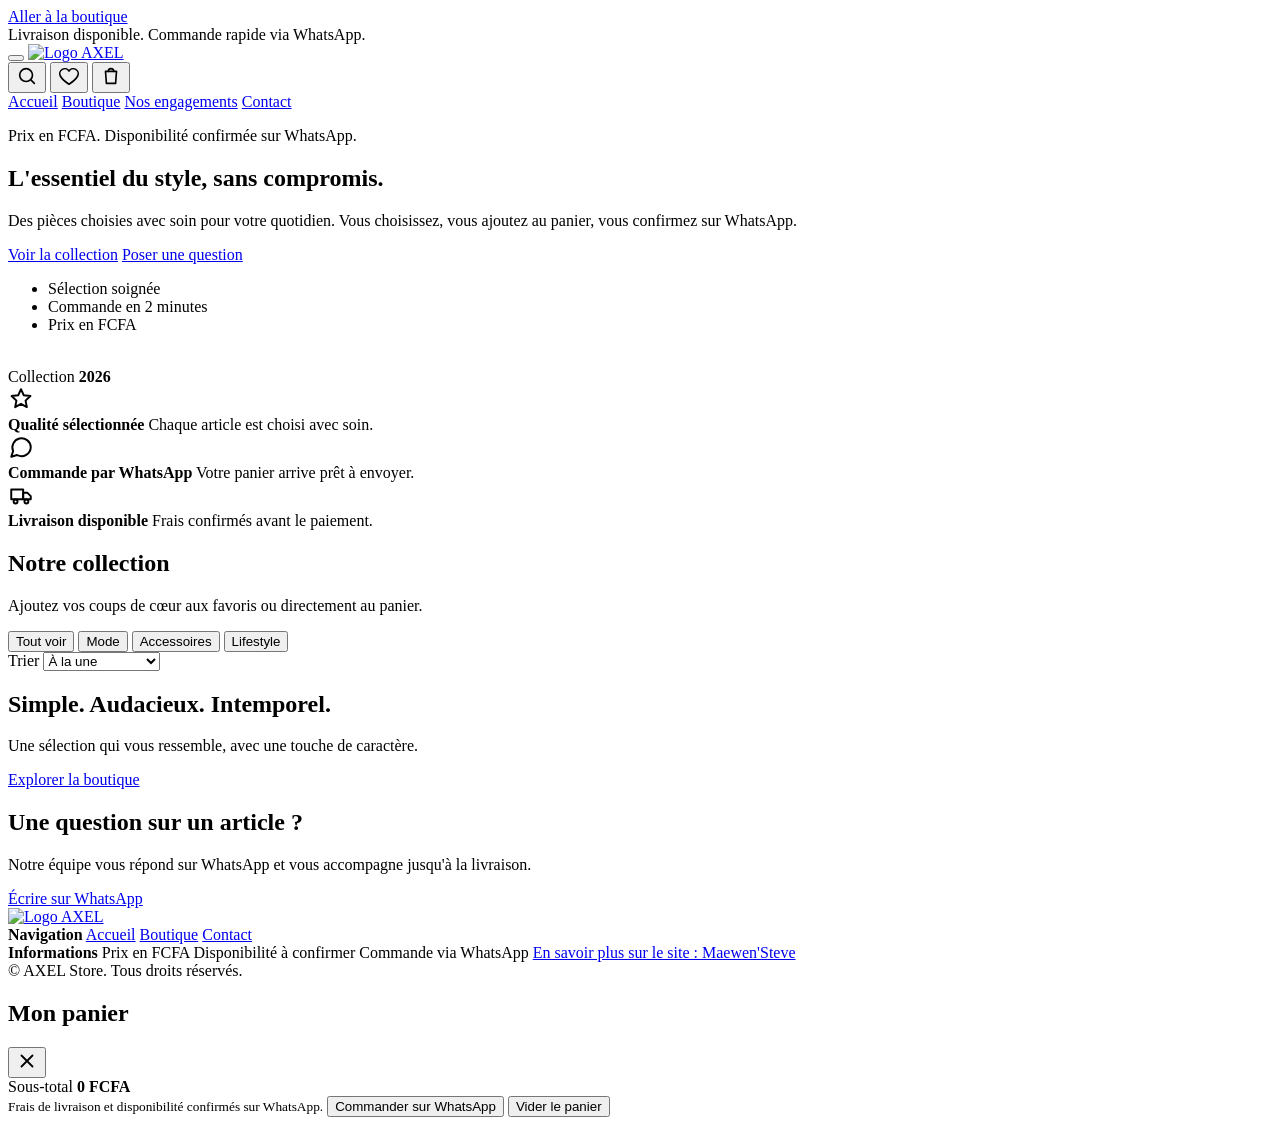
==== commit cd0bbeeb: "Revise index2.html for AXEL Store launch Updated the HTML structure and content for AXEL Store, incl" ====
--- a/index2.html
+++ b/index2.html
@@ -1,367 +1,248 @@
 <!DOCTYPE html>
 <html lang="fr">
 <head>
-  <meta charset="UTF-8" />
-  <meta name="viewport" content="width=device-width, initial-scale=1.0" />
- 
-  <title>Maewens Portfolio | Steve Christ Othniel Dedocoton</title>
-  <link rel="stylesheet" href="style.css" />
+    <meta charset="UTF-8">
+    <meta name="viewport" content="width=device-width, initial-scale=1.0, viewport-fit=cover">
+    <meta name="theme-color" content="#ffffff">
+    <meta name="description" content="AXEL Store, boutique en ligne. Commandez simplement via WhatsApp.">
+    <title>AXEL Store | Boutique en ligne</title>
+ 
+    <link rel="preconnect" href="https://fonts.googleapis.com">
+    <link rel="preconnect" href="https://fonts.gstatic.com" crossorigin>
+    <link href="https://fonts.googleapis.com/css2?family=Bricolage+Grotesque:opsz,wght@12..96,600;12..96,800&family=Instrument+Sans:wght@400;500;600&display=swap" rel="stylesheet">
+    <link rel="stylesheet" href="styleA.css">
 </head>
-
+ 
 <body>
-  <div class="bg-orb orb-1"></div>
-  <div class="bg-orb orb-2"></div>
-  <div class="bg-orb orb-3"></div>
-  <div class="grid-overlay"></div>
-
-  <header class="header glass">
-    <a href="#accueil" class="brand" aria-label="Accueil Maewens Portfolio">
-      <span class="brand-mark"><img src="maewens.png" alt="Maewens"></span>
-      <span>
-        <strong>Maewen's</strong>
-        <small>portfolio</small>
-      </span>
-    </a>
-
-    <nav class="desktop-nav" aria-label="Navigation principale">
-      <a href="#apropos">À propos</a>
-      <a href="#competences">Compétences</a>
-      <a href="#projets">Projets</a>
-      <a href="#cv">CV</a>
-      <a href="#contact">Contact</a>
-    </nav>
-
-    <a class="header-cta" href="#contact">Disponible pour un projet</a>
-  </header>
-
-  <main>
-    <section class="hero" id="accueil">
-      <div class="hero-copy reveal">
-        <div class="eyebrow">
-          <span class="pulse-dot"></span>
-          Informatique • Développement web • Réseau
-        </div>
-
-        <h1>
-          Je transforme des idées en
-          <span class="gradient-text">expériences web</span>
-          et en
-          <span class="gradient-text alt">infrastructures fiables.</span>
-        </h1>
-
-        <p class="hero-intro">
-          Je suis <strong>Steve Christ Othniel Dedocoton</strong>, informaticien avec l'ambition
-          de me spécialiser en <strong>développement web</strong> et en
-          <strong>réseau informatique</strong>. Maewens est ma structure de base elle presente mon Portfolio, mon univers,
-          mes compétences et mes réalisations.
-        </p>
-
-        <div class="hero-actions">
-          <a href="#projets" class="btn btn-primary">Explorer mes projets <span>↗</span></a>
-          <a href="#contact" class="btn btn-secondary">Me contacter sur WhatsApp</a>
-        </div>
-
-        <div class="hero-stats">
-          <div class="stat glass-card">
-            <strong>02</strong>
-            <span>Univers principaux</span>
-          </div>
-          <div class="stat glass-card">
-            <strong>WEB</strong>
-            <span>Interfaces & applications</span>
-          </div>
-          <div class="stat glass-card">
-            <strong>LAN</strong>
-            <span>Réseau & infrastructure</span>
-          </div>
-        </div>
-      </div>
-
-      <div class="hero-visual reveal">
-        <div class="profile-card glass">
-          <div class="profile-topline">
-            <span>MAEWEN'S / PROFILE</span>
-            <span class="status-dot"></span>
-          </div>
-
-          <div class="photo-frame" id="photoFrame">
-            <img id="profileImage" src="mon_image-removebg-preview.png" alt="Photo de Steve Christ Othniel Dedocoton">
-            <label for="profileUpload" class="photo-upload">
-              
-            </label>
-            <input id="profileUpload" type="file" accept="image/*">
-          </div>
-
-          <div class="profile-meta">
+    <a class="skip-link" href="#boutique">Aller à la boutique</a>
+ 
+    <div class="announcement">Livraison disponible. Commande rapide via WhatsApp.</div>
+ 
+    <header class="header" id="header">
+        <div class="header-inner">
+ 
+            <div class="header-left">
+                <button class="icon-btn hamburger" id="menuBtn" type="button"
+                        aria-label="Ouvrir le menu" aria-expanded="false" aria-controls="nav">
+                    <span class="bar"></span>
+                    <span class="bar"></span>
+                    <span class="bar"></span>
+                </button>
+ 
+                <a href="#accueil" class="brand" aria-label="AXEL, retour à l'accueil">
+                    <img src="AXELlogo.jpeg" alt="Logo AXEL">
+                </a>
+            </div>
+ 
+            <div class="header-actions">
+                <button class="icon-btn" id="searchToggle" type="button"
+                        aria-label="Rechercher" aria-expanded="false" aria-controls="searchBar">
+                    <svg viewBox="0 0 24 24" width="22" height="22" fill="none" stroke="currentColor" stroke-width="1.8" stroke-linecap="round" stroke-linejoin="round" aria-hidden="true">
+                        <circle cx="11" cy="11" r="7"/><path d="M20 20l-3.5-3.5"/>
+                    </svg>
+                </button>
+ 
+                <button class="icon-btn" id="favToggle" type="button" aria-label="Afficher les favoris">
+                    <svg viewBox="0 0 24 24" width="22" height="22" fill="none" stroke="currentColor" stroke-width="1.8" stroke-linecap="round" stroke-linejoin="round" aria-hidden="true">
+                        <path d="M12 21s-7-4.6-9.5-9A5.5 5.5 0 0 1 12 6.5 5.5 5.5 0 0 1 21.5 12C19 16.4 12 21 12 21z"/>
+                    </svg>
+                    <small class="badge" id="favCount" hidden>0</small>
+                </button>
+ 
+                <button class="icon-btn" id="cartToggle" type="button" aria-label="Ouvrir le panier">
+                    <svg viewBox="0 0 24 24" width="22" height="22" fill="none" stroke="currentColor" stroke-width="1.8" stroke-linecap="round" stroke-linejoin="round" aria-hidden="true">
+                        <path d="M6 7h12l-1 13H7L6 7z"/><path d="M9 7a3 3 0 0 1 6 0"/>
+                    </svg>
+                    <small class="badge" id="cartCount" hidden>0</small>
+                </button>
+            </div>
+        </div>
+ 
+        <div class="search-bar" id="searchBar" hidden>
+            <input id="globalSearch" type="search" placeholder="Rechercher un article" aria-label="Rechercher un article" autocomplete="off">
+        </div>
+ 
+        <nav class="nav" id="nav" aria-label="Navigation principale">
+            <a href="#accueil">Accueil</a>
+            <a href="#boutique">Boutique</a>
+            <a href="#engagements">Nos engagements</a>
+            <a href="#contact">Contact</a>
+            <p class="nav-note">Prix en FCFA. Disponibilité confirmée sur WhatsApp.</p>
+        </nav>
+        <div class="nav-overlay" id="navOverlay"></div>
+    </header>
+ 
+    <main>
+ 
+        <!-- ACCUEIL -->
+        <section class="hero" id="accueil">
+            <div class="hero-copy">
+                <h1>L'essentiel du style, sans compromis.</h1>
+                <p>Des pièces choisies avec soin pour votre quotidien. Vous choisissez, vous ajoutez au panier, vous confirmez sur WhatsApp.</p>
+ 
+                <div class="hero-actions">
+                    <a href="#boutique" class="btn primary">Voir la collection</a>
+                    <a href="#contact" class="btn ghost">Poser une question</a>
+                </div>
+ 
+                <ul class="hero-notes">
+                    <li>Sélection soignée</li>
+                    <li>Commande en 2 minutes</li>
+                    <li>Prix en FCFA</li>
+                </ul>
+            </div>
+ 
+            <div class="hero-art" aria-hidden="true">
+                <div class="art-block"></div>
+                <div class="art-frame">
+                    <img src="AXELlogo.jpeg" alt="">
+                </div>
+                <div class="art-tag">
+                    <span>Collection</span>
+                    <strong>2026</strong>
+                </div>
+            </div>
+        </section>
+ 
+        <!-- ENGAGEMENTS -->
+        <section class="benefits" id="engagements" aria-label="Nos engagements">
+            <div class="benefit">
+                <svg viewBox="0 0 24 24" width="26" height="26" fill="none" stroke="currentColor" stroke-width="1.8" stroke-linecap="round" stroke-linejoin="round" aria-hidden="true"><path d="M12 3l2.6 5.6 6.1.7-4.5 4.2 1.2 6L12 16.5 6.6 19.5l1.2-6L3.3 9.3l6.1-.7z"/></svg>
+                <div>
+                    <strong>Qualité sélectionnée</strong>
+                    <span>Chaque article est choisi avec soin.</span>
+                </div>
+            </div>
+            <div class="benefit">
+                <svg viewBox="0 0 24 24" width="26" height="26" fill="none" stroke="currentColor" stroke-width="1.8" stroke-linecap="round" stroke-linejoin="round" aria-hidden="true"><path d="M21 12a8.5 8.5 0 0 1-12.6 7.4L3 21l1.7-5.2A8.5 8.5 0 1 1 21 12z"/></svg>
+                <div>
+                    <strong>Commande par WhatsApp</strong>
+                    <span>Votre panier arrive prêt à envoyer.</span>
+                </div>
+            </div>
+            <div class="benefit">
+                <svg viewBox="0 0 24 24" width="26" height="26" fill="none" stroke="currentColor" stroke-width="1.8" stroke-linecap="round" stroke-linejoin="round" aria-hidden="true"><path d="M3 7h11v9H3z"/><path d="M14 10h4l3 3v3h-7z"/><circle cx="7" cy="18" r="1.8"/><circle cx="17" cy="18" r="1.8"/></svg>
+                <div>
+                    <strong>Livraison disponible</strong>
+                    <span>Frais confirmés avant le paiement.</span>
+                </div>
+            </div>
+        </section>
+ 
+        <!-- BOUTIQUE -->
+        <section class="shop section" id="boutique">
+            <div class="section-heading">
+                <div>
+                    <h2>Notre collection</h2>
+                    <p>Ajoutez vos coups de cœur aux favoris ou directement au panier.</p>
+                </div>
+                <span class="result-count" id="resultCount" aria-live="polite"></span>
+            </div>
+ 
+            <div class="toolbar">
+                <div class="filters" id="filters" role="group" aria-label="Filtrer par catégorie">
+                    <button class="chip active" type="button" data-category="Tous">Tout voir</button>
+                    <button class="chip" type="button" data-category="Mode">Mode</button>
+                    <button class="chip" type="button" data-category="Accessoires">Accessoires</button>
+                    <button class="chip" type="button" data-category="Lifestyle">Lifestyle</button>
+                </div>
+ 
+                <label class="sort">
+                    <span>Trier</span>
+                    <select id="sort">
+                        <option value="featured">À la une</option>
+                        <option value="asc">Prix croissant</option>
+                        <option value="desc">Prix décroissant</option>
+                        <option value="name">Nom A-Z</option>
+                    </select>
+                </label>
+            </div>
+ 
+            <div class="products" id="products"></div>
+ 
+            <div class="empty" id="empty" hidden>
+                <strong>Aucun produit trouvé.</strong>
+                <span>Changez de catégorie ou modifiez votre recherche.</span>
+                <button class="btn ghost" type="button" id="resetFilters">Réinitialiser</button>
+            </div>
+        </section>
+ 
+        <!-- PROMO -->
+        <section class="promo">
+            <h2>Simple. Audacieux. Intemporel.</h2>
+            <p>Une sélection qui vous ressemble, avec une touche de caractère.</p>
+            <a href="#boutique" class="btn light">Explorer la boutique</a>
+        </section>
+ 
+        <!-- CONTACT -->
+        <section class="contact section" id="contact">
             <div>
-              <span class="profile-label">Nom</span>
-              <strong>Steve Christ Othniel Dedocoton</strong>
-            </div>
-            <div class="profile-tags">
-              <span>Web Dev</span>
-              <span>Network</span>
-              <span>IT</span>
-            </div>
-          </div>
-
-          <div class="mini-console">
-            <div class="console-dots"><i></i><i></i><i></i></div>
-            <code><span>&gt;</span> building_future.exe <b class="typing"></b></code>
-          </div>
-        </div>
-
-        <div class="floating-chip chip-code glass">
-          <span class="chip-icon">&lt;/&gt;</span>
-          <div><strong>Développement</strong><small>Frontend • Backend</small></div>
-        </div>
-
-        <div class="floating-chip chip-network glass">
-          <span class="chip-icon">⌁</span>
-          <div><strong>Réseau</strong><small>LAN • Services • Sécurité</small></div>
-        </div>
-      </div>
-    </section>
-
-    <section class="section" id="apropos">
-      <div class="section-heading reveal">
-        <span class="section-kicker">01 — À PROPOS</span>
-        <h2>Un profil entre <span class="gradient-text">code</span> et <span class="gradient-text alt">connectivité.</span></h2>
-        <p>Je développe progressivement une double expertise pour concevoir des solutions numériques complètes : de l'interface que voit l'utilisateur jusqu'à l'infrastructure qui permet aux systèmes de communiquer.</p>
-      </div>
-
-      <div class="about-grid">
-        <article class="about-card glass-card reveal tilt-card">
-          <div class="icon-box">⌨</div>
-          <h3>Développement Web</h3>
-          <p>Création de sites vitrines, interfaces responsives, e-commerce et applications web modernes avec une attention particulière portée à l'expérience utilisateur.</p>
-          <div class="tech-list">
-            <span>HTML</span><span>CSS</span><span>JavaScript</span><span>PHP</span><span>Python</span><span>SQL</span>
-          </div>
-        </article>
-
-        <article class="about-card glass-card reveal tilt-card">
-          <div class="icon-box network-icon">⌘</div>
-          <h3>Réseau Informatique</h3>
-          <p>Apprentissage et mise en pratique de la configuration réseau, du dépannage, des services, du routage, de l'adressage IP et des bonnes pratiques d'administration.</p>
-          <div class="tech-list">
-            <span>TCP/IP</span><span>LAN</span><span>DHCP</span><span>DNS</span><span>Routing</span><span>Support</span>
-          </div>
-        </article>
-      </div>
-    </section>
-
-    <section class="section" id="competences">
-      <div class="section-heading reveal">
-        <span class="section-kicker">02 — COMPÉTENCES</span>
-        <h2>Mes domaines de <span class="gradient-text">progression.</span></h2>
-      </div>
-
-      <div class="skills-board glass-card reveal">
-        <div class="skill-column">
-          <div class="skill-title">
-            <span>01</span>
-            <h3>Création Web</h3>
-          </div>
-
-          <div class="skill-item">
-            <div class="skill-line"><span>HTML / CSS</span><b>90%</b></div>
-            <div class="bar"><i style="--level:90%"></i></div>
-          </div>
-          <div class="skill-item">
-            <div class="skill-line"><span>JavaScript</span><b>78%</b></div>
-            <div class="bar"><i style="--level:78%"></i></div>
-          </div>
-          <div class="skill-item">
-            <div class="skill-line"><span>PHP / SQL</span><b>69%</b></div>
-            <div class="bar"><i style="--level:69%"></i></div>
-          </div>
-          <div class="skill-item">
-            <div class="skill-line"><span>Python</span><b>70%</b></div>
-            <div class="bar"><i style="--level:70%"></i></div>
-          </div>
-          <div class="skill-item">
-            <div class="skill-line"><span>React native/js</span><b>75%</b></div>
-            <div class="bar"><i style="--level:75%"></i></div>
-          </div>
-        </div>
-
-        <div class="skills-divider"></div>
-
-        <div class="skill-column">
-          <div class="skill-title">
-            <span>02</span>
-            <h3>Réseau & Système</h3>
-          </div>
-
-          <div class="skill-item">
-            <div class="skill-line"><span>Adressage IP / Subnetting</span><b>75%</b></div>
-            <div class="bar"><i style="--level:75%"></i></div>
-          </div>
-          <div class="skill-item">
-            <div class="skill-line"><span>LAN / Switching</span><b>60%</b></div>
-            <div class="bar"><i style="--level:60%"></i></div>
-          </div>
-          <div class="skill-item">
-            <div class="skill-line"><span>Dépannage</span><b>55%</b></div>
-            <div class="bar"><i style="--level:55%"></i></div>
-          </div>
-          <div class="skill-item">
-            <div class="skill-line"><span>Administration système</span><b>50%</b></div>
-            <div class="bar"><i style="--level:50%"></i></div>
-          </div>
-        </div>
-      </div>
-
-    </section>
-
-    <section class="section projects-section" id="projets">
-      <div class="section-heading reveal">
-        <span class="section-kicker">03 — PROJETS</span>
-        <h2>Mes <span class="gradient-text">réalisations</span> et laboratoires.</h2>
-        <p>Voyez mes réalisations pendant mes années de formation</p>
-      </div>
-
-      <div class="project-filters reveal">
-        <button class="filter-btn active" data-filter="all">Tous</button>
-        <button class="filter-btn" data-filter="web">Développement Web</button>
-        <button class="filter-btn" data-filter="network">Réseau</button>
-      </div>
-
-      <div class="projects-grid">
-        <article class="project-card glass-card reveal" data-category="web">
-          <div class="project-preview preview-store">
-            <div class="browser-bar"><i></i><i></i><i></i><span><a href="#">***</a></span></div>
-            <div class="mock-content">
-              <span class="mock-pill">E-commerce</span>
-              <h4>Ma Boutique</h4>
-              <div class="mock-products"><i></i><i></i><i></i></div>
-            </div>
-          </div>
-          <div class="project-body">
-            <div class="project-type">WEB DESIGN • FRONTEND</div>
-            <h3>Ma Boutique</h3>
-            <p>Exemple de projet e-commerce responsive avec navigation, panier, sections produits et expérience utilisateur moderne.</p>
-            <div class="project-footer">
-              <div class="tags"><span>HTML</span><span>CSS</span><span>JS</span></div>
-              <a href="e-cormecre1.html" class="project-link" aria-label="Lien du projet Jennifer Store">↗</a>
-            </div>
-          </div>
-        </article>
-
-        <article class="project-card glass-card reveal" data-category="web">
-          <div class="project-preview preview-store">
-            <div class="browser-bar"><i></i><i></i><i></i><span><a href="#">***</a></span></div>
-            <div class="mock-content">
-              <span class="mock-pill">Site vitrine</span>
-              <h4>kikal-art</h4>
-              <div class="mock-products"><i></i><i></i><i></i></div>
-            </div>
-          </div>
-          <div class="project-body">
-            <div class="project-type">WEB DESIGN • FRONTEND</div>
-            <h3>kikal-art</h3>
-            <p>Exemple de projet vitrine responsive avec double theme et design attirant</p>
-            <div class="project-footer">
-              <div class="tags"><span>HTML</span><span>CSS</span><span>JS</span></div>
-              <a href="index.html" class="project-link" aria-label="Lien du projet Jennifer Store">↗</a>
-            </div>
-          </div>
-        </article>
-
-        <article class="project-card glass-card reveal" data-category="network">
-          <div class="project-preview preview-network">
-            <div class="node server">SRV</div>
-            <div class="node router">R</div>
-            <div class="node pc p1">PC</div>
-            <div class="node pc p2">PC</div>
-            <div class="node pc p3">PC</div>
-            <svg viewBox="0 0 500 250" preserveAspectRatio="none">
-              <line x1="250" y1="120" x2="100" y2="55"/>
-              <line x1="250" y1="120" x2="75" y2="200"/>
-              <line x1="250" y1="120" x2="250" y2="210"/>
-              <line x1="250" y1="120" x2="420" y2="190"/>
-            </svg>
-          </div>
-          <div class="project-body">
-            <div class="project-type">RÉSEAU • LAB</div>
-            <h3>Architecture LAN</h3>
-            <p>Projet type de réseau local : plan d'adressage, équipements, services réseau et tests de connectivité.</p>
-            <div class="project-footer">
-              <div class="tags"><span>TCP/IP</span><span>LAN</span><span>Cisco</span></div>
-              <a href="#" class="project-link" aria-label="Lien du projet réseau">↗</a>
-            </div>
-          </div>
-        </article>
-
-        
-        
-      </div>
-    </section>
-
-    <section class="section" id="cv">
-      <div class="cv-card glass reveal">
-        <div class="cv-decoration">CV</div>
-        <div class="cv-content">
-          <span class="section-kicker">04 — CURRICULUM VITAE</span>
-          <h2>Mon parcours en un document.</h2>
-          
-          <div class="cv-actions">
-            <a class="btn btn-primary" href="admissible au Bts 2025 - 2026.pdf" download>Télécharger mon CV ↓</a>
-            <a class="btn btn-primary" href="admissible au Bts 2025 - 2026.pdf"  rel="noopener noreferrer" class="btn-cv">
-                Voir mon CV
-            </a>
-          </div>
-
-
-        </div>
-      </div>
-    </section>
-
-    <section class="section contact-section" id="contact">
-      <div class="contact-card glass reveal">
-        <div>
-          <span class="section-kicker">05 — CONTACT</span>
-          <h2>Construisons quelque chose <span class="gradient-text">d'utile.</span></h2>
-          <p>Besoin d'un site web, d'une interface moderne ou d'une assistance sur un projet informatique ? Écris-moi directement sur WhatsApp.</p>
-
-          <div class="availability">
-            <span class="pulse-dot"></span>
-            Ouvert aux stages, collaborations et projets
-          </div>
-        </div>
-
-        <div class="contact-action">
-          <a id="whatsappBtn" class="whatsapp-btn" href="#" target="_blank" rel="noopener">
-            <span class="wa-icon"><img src="whats.jpeg" alt="what"></span>
-            <span>
-              <small>Discussion directe</small>
-              <strong>WhatsApp</strong>
-            </span>
-            <b>↗</b>
-          </a>
-
-        </div>
-      </div>
-    </section>
-  </main>
-
-  <footer>
-    <a href="#accueil" class="brand footer-brand">
-      <span class="brand-mark"><img src="maewens.png" alt="Maewens"></span>
-      <span><strong>Maewens</strong><small>portfolio</small></span>
-    </a>
-
-    <p>© <span id="year"></span> Steve Christ Othniel Dedocoton. Conçu pour évoluer avec mon parcours.</p>
-
-    <div class="footer-links">
-      <a href="#projets">Projets</a>
-      <a href="#cv">CV</a>
-      <a href="#contact">WhatsApp</a>
-    </div>
-  </footer>
-
-  <button class="back-to-top glass" id="backToTop" aria-label="Retour en haut">↑</button>
-
-  <script src="script.js"></script>
+                <h2>Une question sur un article ?</h2>
+                <p>Notre équipe vous répond sur WhatsApp et vous accompagne jusqu'à la livraison.</p>
+            </div>
+            <a class="btn primary" id="contactWhatsApp"
+               href="https://wa.me/2250152348458?text=Bonjour%20AXEL%2C%20je%20souhaite%20des%20renseignements."
+               target="_blank" rel="noopener">Écrire sur WhatsApp</a>
+        </section>
+    </main>
+ 
+    <footer class="footer">
+        <div class="footer-main">
+            <div class="art-bloc">
+                <a href="#accueil" class="brand footer-brand" aria-label="AXEL">
+                    <img class="logo-art" src="AXELlogo.jpeg" alt="Logo AXEL">
+                </a> 
+            </div>
+           
+ 
+            <div>
+                <strong>Navigation</strong>
+                <a href="#accueil">Accueil</a>
+                <a href="#boutique">Boutique</a>
+                <a href="#contact">Contact</a>
+            </div>
+ 
+            <div>
+                <strong>Informations</strong>
+                <span>Prix en FCFA</span>
+                <span>Disponibilité à confirmer</span>
+                <span>Commande via WhatsApp</span>
+                <a class="lv" href="https://www.maewens.com" target="_blank" rel="noopener">En savoir plus sur le site : Maewen'Steve</a>
+            </div>
+        </div>
+ 
+        <div class="footer-bottom">
+            © <span id="year"></span> AXEL Store. Tous droits réservés.
+        </div>
+    </footer>
+ 
+    <!-- PANNEAU PANIER / FAVORIS -->
+    <div class="overlay" id="overlay" hidden></div>
+ 
+    <aside class="drawer" id="drawer" role="dialog" aria-modal="true" aria-labelledby="drawerTitle" aria-hidden="true">
+        <div class="drawer-header">
+            <h2 id="drawerTitle">Mon panier</h2>
+            <button class="icon-btn" id="closeDrawer" type="button" aria-label="Fermer">
+                <svg viewBox="0 0 24 24" width="22" height="22" fill="none" stroke="currentColor" stroke-width="2" stroke-linecap="round" aria-hidden="true"><path d="M6 6l12 12M18 6L6 18"/></svg>
+            </button>
+        </div>
+ 
+        <div class="drawer-items" id="drawerItems"></div>
+ 
+        <div class="drawer-footer" id="drawerFooter">
+            <div class="total">
+                <span>Sous-total</span>
+                <strong id="cartTotal">0 FCFA</strong>
+            </div>
+            <small>Frais de livraison et disponibilité confirmés sur WhatsApp.</small>
+            <button class="btn primary full" id="checkout" type="button">Commander sur WhatsApp</button>
+            <button class="text-btn" id="clearCart" type="button">Vider le panier</button>
+        </div>
+    </aside>
+ 
+    <div class="toast" id="toast" role="status" aria-live="polite"></div>
+ 
+    <script src="Axel.js" defer></script>
 </body>
 </html>
+ 
